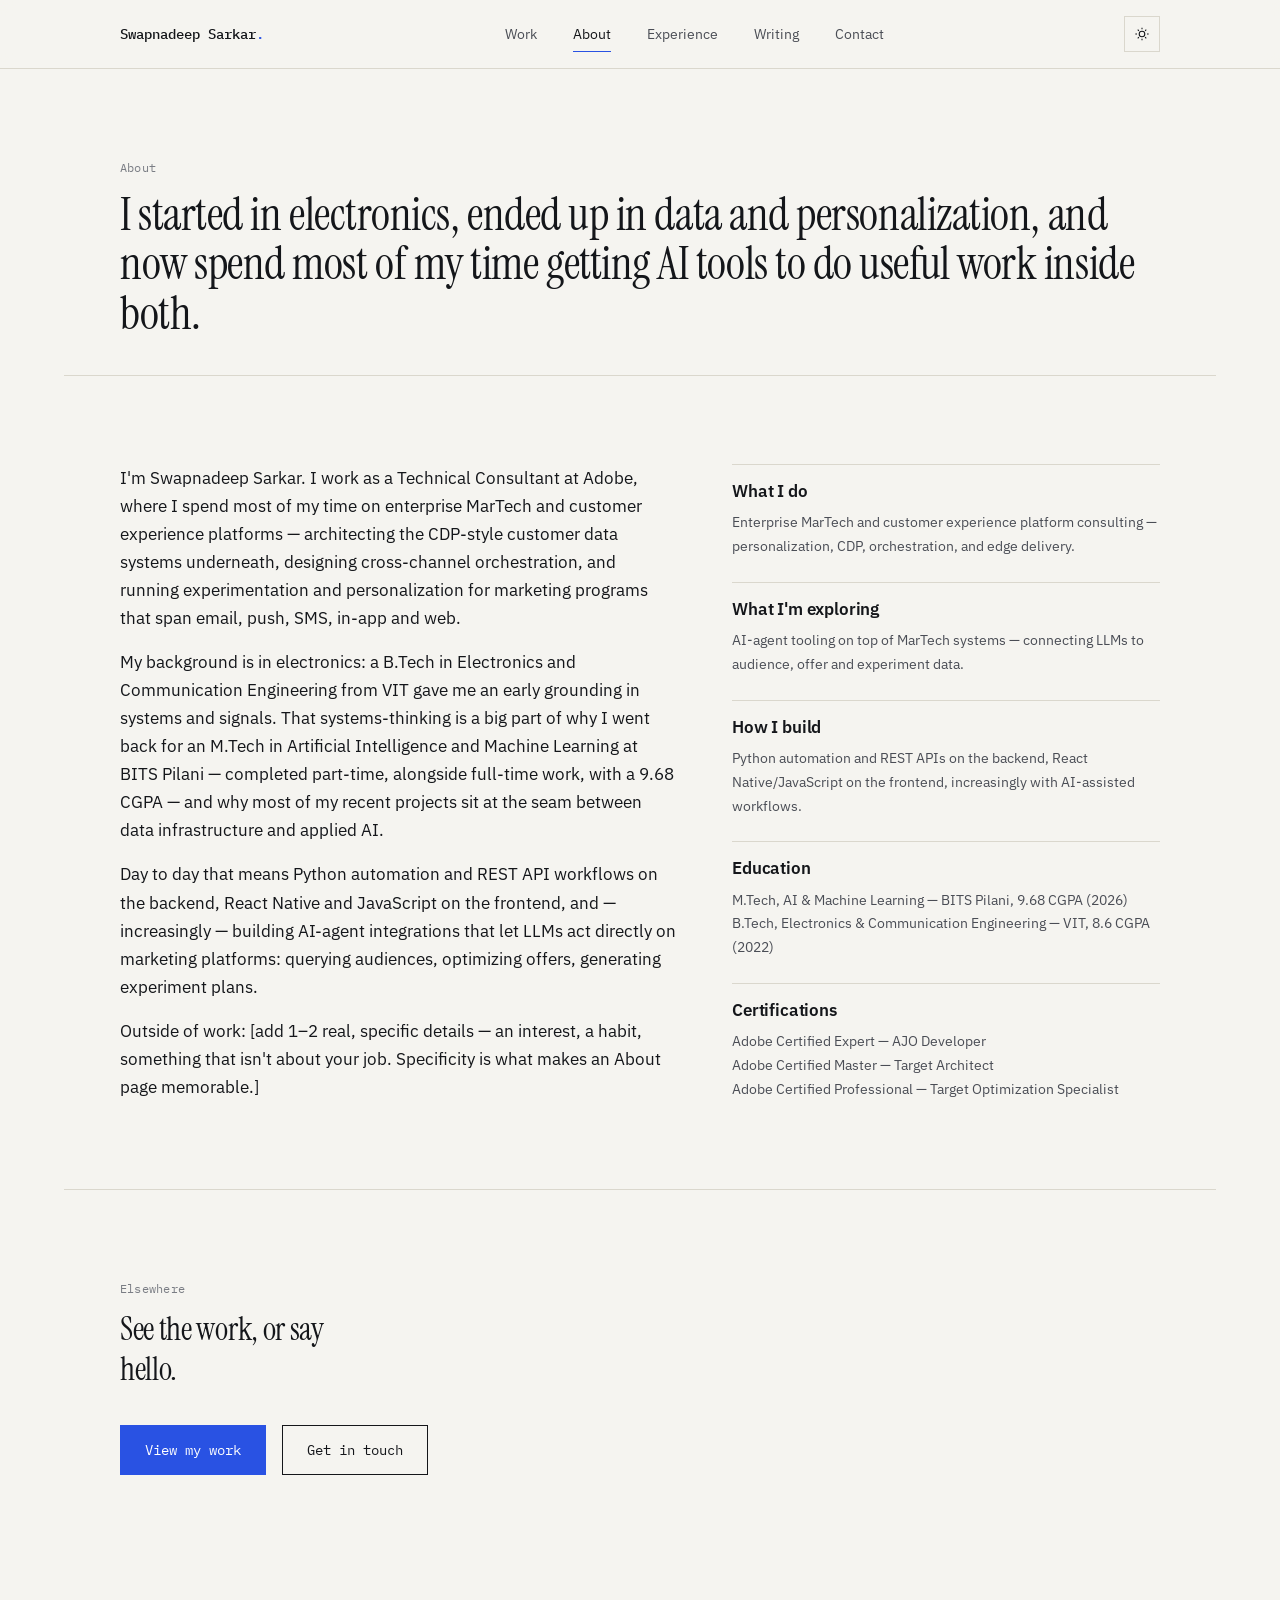
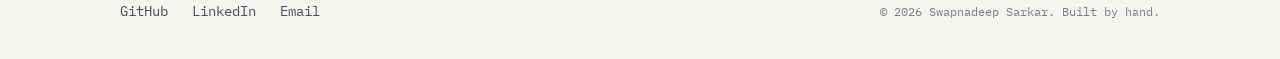
==== about.html @ 03511f9d "Add files via upload" ====
<!doctype html>
<html lang="en">
<head>
<meta charset="UTF-8">
<meta name="viewport" content="width=device-width, initial-scale=1">
<title>About — Swapnadeep Sarkar</title>
<meta name="description" content="About Swapnadeep Sarkar — Technical Consultant working in enterprise MarTech and applied AI, M.Tech in AI/ML from BITS Pilani, background in Electronics and Communication Engineering.">
<link rel="canonical" href="https://swapnadeep2k.github.io/about.html">
<link rel="icon" href="assets/favicon.svg" type="image/svg+xml">
<link rel="stylesheet" href="css/styles.css">
<script src="js/main.js"></script>
</head>
<body>
<a class="skip-link" href="#main">Skip to content</a>

<header class="site-header">
  <div class="wrap">
    <a class="site-mark" href="index.html">Swapnadeep Sarkar<span>.</span></a>
    <nav class="site-nav" aria-label="Primary">
      <a href="projects.html">Work</a>
      <a href="about.html" aria-current="page">About</a>
      <a href="experience.html">Experience</a>
      <a href="writing.html">Writing</a>
      <a href="contact.html">Contact</a>
    </nav>
    <div class="header-actions">
      <button class="theme-toggle" data-theme-toggle type="button" aria-label="Toggle dark mode">
        <svg class="icon-sun" viewBox="0 0 24 24" fill="none" stroke="currentColor" stroke-width="1.6" aria-hidden="true"><circle cx="12" cy="12" r="4.2"/><path d="M12 2.5v2.4M12 19v2.4M4.5 12H2M22 12h-2.5M5.6 5.6l1.7 1.7M16.7 16.7l1.7 1.7M18.4 5.6l-1.7 1.7M7.3 16.7l-1.7 1.7"/></svg>
        <svg class="icon-moon" viewBox="0 0 24 24" fill="none" stroke="currentColor" stroke-width="1.6" aria-hidden="true"><path d="M20 14.5A8.5 8.5 0 0 1 9.5 4 8.5 8.5 0 1 0 20 14.5Z"/></svg>
      </button>
      <button class="nav-toggle" data-nav-toggle type="button" aria-label="Toggle menu" aria-expanded="false" aria-controls="mobile-nav">
        <svg viewBox="0 0 24 24" fill="none" stroke="currentColor" stroke-width="1.6" aria-hidden="true"><path d="M4 7h16M4 12h16M4 17h16"/></svg>
      </button>
    </div>
  </div>
</header>

<nav class="mobile-nav" id="mobile-nav" data-mobile-nav aria-label="Mobile">
  <ul>
    <li><a href="projects.html">Work</a></li>
    <li><a href="about.html">About</a></li>
    <li><a href="experience.html">Experience</a></li>
    <li><a href="writing.html">Writing</a></li>
    <li><a href="contact.html">Contact</a></li>
  </ul>
</nav>

<main id="main">

  <section class="wrap" style="padding-block: var(--space-8) var(--space-6);">
    <p class="label">About</p>
    <h1 style="margin-top:var(--space-3)">I started in electronics, ended up in data and personalization, and now spend most of my time getting AI tools to do useful work inside both.</h1>
  </section>

  <section class="wrap">
    <div class="about-grid">
      <div>
        <p>I'm Swapnadeep Sarkar. I work as a Technical Consultant at Adobe, where I spend most of my time on enterprise MarTech and customer experience platforms — architecting the CDP-style customer data systems underneath, designing cross-channel orchestration, and running experimentation and personalization for marketing programs that span email, push, SMS, in-app and web.</p>
        <p style="margin-top:var(--space-4)">My background is in electronics: a B.Tech in Electronics and Communication Engineering from VIT gave me an early grounding in systems and signals. That systems-thinking is a big part of why I went back for an M.Tech in Artificial Intelligence and Machine Learning at BITS Pilani — completed part-time, alongside full-time work, with a 9.68 CGPA — and why most of my recent projects sit at the seam between data infrastructure and applied AI.</p>
        <p style="margin-top:var(--space-4)">Day to day that means Python automation and REST API workflows on the backend, React Native and JavaScript on the frontend, and — increasingly — building AI-agent integrations that let LLMs act directly on marketing platforms: querying audiences, optimizing offers, generating experiment plans.</p>
        <p style="margin-top:var(--space-4)">Outside of work: [add 1–2 real, specific details — an interest, a habit, something that isn't about your job. Specificity is what makes an About page memorable.]</p>
      </div>

      <div class="pillar-list">
        <div class="pillar">
          <h3>What I do</h3>
          <p>Enterprise MarTech and customer experience platform consulting — personalization, CDP, orchestration, and edge delivery.</p>
        </div>
        <div class="pillar">
          <h3>What I'm exploring</h3>
          <p>AI-agent tooling on top of MarTech systems — connecting LLMs to audience, offer and experiment data.</p>
        </div>
        <div class="pillar">
          <h3>How I build</h3>
          <p>Python automation and REST APIs on the backend, React Native/JavaScript on the frontend, increasingly with AI-assisted workflows.</p>
        </div>
        <div class="pillar">
          <h3>Education</h3>
          <p>M.Tech, AI &amp; Machine Learning — BITS Pilani, 9.68 CGPA (2026)<br>B.Tech, Electronics &amp; Communication Engineering — VIT, 8.6 CGPA (2022)</p>
        </div>
        <div class="pillar">
          <h3>Certifications</h3>
          <p>Adobe Certified Expert — AJO Developer<br>Adobe Certified Master — Target Architect<br>Adobe Certified Professional — Target Optimization Specialist</p>
        </div>
      </div>
    </div>
  </section>

  <section class="wrap cta">
    <p class="label">Elsewhere</p>
    <h2 style="margin-block:var(--space-3) var(--space-6)">See the work, or say hello.</h2>
    <div class="btn-row">
      <a class="btn btn-primary" href="projects.html">View my work</a>
      <a class="btn" href="contact.html">Get in touch</a>
    </div>
  </section>

</main>

<footer class="site-footer wrap">
  <div class="footer-grid">
    <div class="footer-links">
      <a href="https://github.com/Swapnadeep2K">GitHub</a>
      <a href="https://www.linkedin.com/in/swapnadeep-sarkar">LinkedIn</a>
      <a href="mailto:swapnamama90@gmail.com">Email</a>
    </div>
    <p class="footer-meta">© <span data-year>2026</span> Swapnadeep Sarkar. Built by hand.</p>
  </div>
</footer>

</body>
</html>
---- css/styles.css ----
/* ==========================================================================
   [YOUR NAME] — personal site
   Design system: tokens, layout, components
   ========================================================================== */

@import url('https://fonts.googleapis.com/css2?family=Instrument+Serif:ital@0;1&family=IBM+Plex+Sans:wght@400;500;600&family=IBM+Plex+Mono:wght@400;500&display=swap');

:root {
  /* Color — light (default) */
  --color-bg: #F5F4F0;
  --color-bg-alt: #ECEAE2;
  --color-surface: #FFFFFF;
  --color-ink: #14161A;
  --color-ink-soft: #4A4D55;
  --color-muted: #7A7D84;
  --color-line: #DAD7CD;
  --color-accent: #2952E3;
  --color-accent-ink: #FFFFFF;
  --color-focus: #2952E3;

  /* Type */
  --font-display: 'Instrument Serif', Georgia, 'Times New Roman', serif;
  --font-body: 'IBM Plex Sans', -apple-system, BlinkMacSystemFont, 'Segoe UI', sans-serif;
  --font-mono: 'IBM Plex Mono', ui-monospace, 'SFMono-Regular', Menlo, Consolas, monospace;

  --fs-hero: clamp(2.75rem, 3.2vw + 2rem, 6rem);
  --fs-h1: clamp(2.1rem, 1.6vw + 1.6rem, 3.25rem);
  --fs-h2: clamp(1.5rem, 0.9vw + 1.25rem, 2.15rem);
  --fs-h3: 1.3rem;
  --fs-body-lg: 1.15rem;
  --fs-body: 1.0625rem;
  --fs-small: 0.9rem;
  --fs-micro: 0.78rem;

  --lh-tight: 1.08;
  --lh-heading: 1.25;
  --lh-body: 1.65;

  /* Space scale */
  --space-1: 0.25rem;
  --space-2: 0.5rem;
  --space-3: 0.75rem;
  --space-4: 1rem;
  --space-5: 1.5rem;
  --space-6: 2.25rem;
  --space-7: 3.5rem;
  --space-8: 5.5rem;
  --space-9: 8.5rem;

  /* Layout */
  --content-width: 72rem;
  --measure: 38rem;
  --border: 1px solid var(--color-line);
  --radius: 0px;

  /* Motion */
  --ease: cubic-bezier(0.22, 1, 0.36, 1);
  --dur-fast: 160ms;
  --dur-med: 420ms;
  --dur-slow: 1400ms;
}

[data-theme="dark"] {
  --color-bg: #101114;
  --color-bg-alt: #17181C;
  --color-surface: #17181C;
  --color-ink: #F2F1ED;
  --color-ink-soft: #C7C6C2;
  --color-muted: #8A8D95;
  --color-line: #2A2C31;
  --color-accent: #5C82FF;
  --color-accent-ink: #0B0D12;
  --color-focus: #5C82FF;
}

/* ---------- Reset ---------- */
*, *::before, *::after { box-sizing: border-box; }
html { -webkit-text-size-adjust: 100%; }
body, h1, h2, h3, p, figure, blockquote, dl, dd { margin: 0; }
ul[class], ol[class] { list-style: none; margin: 0; padding: 0; }
img, picture, svg { display: block; max-width: 100%; }
input, button, textarea, select { font: inherit; color: inherit; }
a { color: inherit; }

html {
  scroll-behavior: smooth;
}
@media (prefers-reduced-motion: reduce) {
  html { scroll-behavior: auto; }
  *, *::before, *::after {
    animation-duration: 0.001ms !important;
    animation-iteration-count: 1 !important;
    transition-duration: 0.001ms !important;
    scroll-behavior: auto !important;
  }
}

body {
  background: var(--color-bg);
  color: var(--color-ink);
  font-family: var(--font-body);
  font-size: var(--fs-body);
  line-height: var(--lh-body);
  font-weight: 400;
  transition: background var(--dur-med) var(--ease), color var(--dur-med) var(--ease);
}

/* Visible focus states — never suppressed */
:focus-visible {
  outline: 2px solid var(--color-focus);
  outline-offset: 3px;
}

.skip-link {
  position: absolute;
  left: var(--space-4);
  top: -3rem;
  background: var(--color-accent);
  color: var(--color-accent-ink);
  padding: var(--space-2) var(--space-4);
  z-index: 100;
  font-family: var(--font-mono);
  font-size: var(--fs-small);
  transition: top var(--dur-fast) var(--ease);
}
.skip-link:focus { top: var(--space-4); }

/* ---------- Layout helpers ---------- */
.wrap {
  max-width: var(--content-width);
  margin-inline: auto;
  padding-inline: var(--space-5);
}
@media (min-width: 768px) {
  .wrap { padding-inline: var(--space-7); }
}

.measure { max-width: var(--measure); }

section, .section {
  padding-block: var(--space-8);
  border-bottom: var(--border);
}
section:last-of-type, .section:last-of-type { border-bottom: none; }

.section-head {
  display: flex;
  align-items: baseline;
  justify-content: space-between;
  gap: var(--space-4);
  margin-bottom: var(--space-6);
  flex-wrap: wrap;
}

.label {
  font-family: var(--font-mono);
  font-size: var(--fs-micro);
  letter-spacing: 0.02em;
  color: var(--color-muted);
}

/* ---------- Typography ---------- */
h1, h2, h3 {
  font-family: var(--font-display);
  font-weight: 400;
  line-height: var(--lh-heading);
  letter-spacing: -0.01em;
}
h1 { font-size: var(--fs-h1); line-height: var(--lh-tight); }
h2 { font-size: var(--fs-h2); }
h3 { font-size: var(--fs-h3); }

p { max-width: var(--measure); }
p.wide { max-width: none; }

.eyebrow-none { /* intentionally not using tracked-out caps eyebrows */ }

a.inline-link {
  text-decoration: underline;
  text-decoration-color: var(--color-line);
  text-underline-offset: 3px;
  transition: text-decoration-color var(--dur-fast) var(--ease);
}
a.inline-link:hover { text-decoration-color: var(--color-accent); }

/* ---------- Header / nav ---------- */
.site-header {
  position: sticky;
  top: 0;
  z-index: 40;
  background: color-mix(in srgb, var(--color-bg) 88%, transparent);
  backdrop-filter: blur(8px);
  border-bottom: var(--border);
}
.site-header .wrap {
  display: flex;
  align-items: center;
  justify-content: space-between;
  padding-block: var(--space-4);
}
.site-mark {
  font-family: var(--font-mono);
  font-size: var(--fs-small);
  font-weight: 500;
  text-decoration: none;
  white-space: nowrap;
}
.site-mark span { color: var(--color-accent); }

.site-nav {
  display: none;
}
@media (min-width: 700px) {
  .site-nav {
    display: flex;
    align-items: center;
    gap: var(--space-6);
  }
}
.site-nav a {
  text-decoration: none;
  font-size: var(--fs-small);
  color: var(--color-ink-soft);
  position: relative;
  padding-block: var(--space-1);
}
.site-nav a::after {
  content: "";
  position: absolute;
  left: 0; right: 100%;
  bottom: -2px;
  height: 1px;
  background: var(--color-accent);
  transition: right var(--dur-fast) var(--ease);
}
.site-nav a:hover::after, .site-nav a[aria-current="page"]::after { right: 0; }
.site-nav a[aria-current="page"] { color: var(--color-ink); }

.header-actions { display: flex; align-items: center; gap: var(--space-4); }

.theme-toggle {
  border: var(--border);
  background: transparent;
  width: 2.25rem;
  height: 2.25rem;
  display: grid;
  place-items: center;
  cursor: pointer;
  color: var(--color-ink);
}
.theme-toggle svg { width: 1rem; height: 1rem; }
.theme-toggle .icon-moon { display: none; }
[data-theme="dark"] .theme-toggle .icon-sun { display: none; }
[data-theme="dark"] .theme-toggle .icon-moon { display: block; }

.nav-toggle {
  display: inline-grid;
  position: relative;
  border: var(--border);
  background: transparent;
  width: 2.25rem;
  height: 2.25rem;
  place-items: center;
  cursor: pointer;
  z-index: 50;
  color: var(--color-ink);
}
@media (min-width: 700px) { .nav-toggle { display: none; } }
.nav-toggle svg { transition: opacity var(--dur-fast) var(--ease); }
/* Morph the hamburger into an X while the menu is open (driven by aria-expanded). */
.nav-toggle[aria-expanded="true"] svg { opacity: 0; }
.nav-toggle[aria-expanded="true"]::before,
.nav-toggle[aria-expanded="true"]::after {
  content: "";
  position: absolute;
  left: 50%; top: 50%;
  width: 1rem;
  height: 1.6px;
  background: currentColor;
}
.nav-toggle[aria-expanded="true"]::before { transform: translate(-50%, -50%) rotate(45deg); }
.nav-toggle[aria-expanded="true"]::after { transform: translate(-50%, -50%) rotate(-45deg); }

.mobile-nav {
  position: fixed;
  inset: 0;
  z-index: 30;
  padding: 6rem var(--space-5) var(--space-6);
  overflow-y: auto;
  background: color-mix(in srgb, var(--color-bg) 94%, transparent);
  backdrop-filter: blur(20px);
  opacity: 0;
  visibility: hidden;
  transform: translateY(-0.75rem);
  transition:
    opacity var(--dur-med) var(--ease),
    transform var(--dur-med) var(--ease),
    visibility var(--dur-med) var(--ease);
}
.mobile-nav.is-open {
  opacity: 1;
  visibility: visible;
  transform: none;
}
@media (min-width: 700px) { .mobile-nav { display: none !important; } }
.mobile-nav ul {
  display: flex;
  flex-direction: column;
  counter-reset: navitem;
}
.mobile-nav li {
  border-top: var(--border);
  opacity: 0;
  transform: translateY(0.75rem);
  transition: opacity var(--dur-med) var(--ease), transform var(--dur-med) var(--ease);
}
.mobile-nav li:last-child { border-bottom: var(--border); }
.mobile-nav.is-open li { opacity: 1; transform: none; }
.mobile-nav.is-open li:nth-child(1) { transition-delay: 0.05s; }
.mobile-nav.is-open li:nth-child(2) { transition-delay: 0.10s; }
.mobile-nav.is-open li:nth-child(3) { transition-delay: 0.15s; }
.mobile-nav.is-open li:nth-child(4) { transition-delay: 0.20s; }
.mobile-nav.is-open li:nth-child(5) { transition-delay: 0.25s; }
.mobile-nav a {
  display: flex;
  align-items: baseline;
  gap: var(--space-4);
  padding: var(--space-5) var(--space-2);
  text-decoration: none;
  font-family: var(--font-display);
  font-size: clamp(2.25rem, 11vw, 3.5rem);
  line-height: 1.05;
  letter-spacing: -0.01em;
  color: var(--color-ink);
  transition: color var(--dur-fast) var(--ease), padding-left var(--dur-fast) var(--ease);
}
.mobile-nav a::before {
  counter-increment: navitem;
  content: counter(navitem, decimal-leading-zero);
  font-family: var(--font-mono);
  font-size: var(--fs-micro);
  color: var(--color-muted);
  transform: translateY(-0.6em);
  transition: color var(--dur-fast) var(--ease);
}
.mobile-nav a:hover,
.mobile-nav a:focus-visible {
  color: var(--color-accent);
  padding-left: var(--space-4);
}
.mobile-nav a:hover::before,
.mobile-nav a:focus-visible::before { color: var(--color-accent); }

/* ---------- Buttons ---------- */
.btn {
  display: inline-flex;
  align-items: center;
  gap: var(--space-2);
  font-family: var(--font-mono);
  font-size: var(--fs-small);
  text-decoration: none;
  padding: var(--space-3) var(--space-5);
  border: 1px solid var(--color-ink);
  color: var(--color-ink);
  background: transparent;
  cursor: pointer;
  transition: background var(--dur-fast) var(--ease), color var(--dur-fast) var(--ease), border-color var(--dur-fast) var(--ease);
}
.btn:hover { background: var(--color-ink); color: var(--color-bg); }
.btn-primary {
  background: var(--color-accent);
  border-color: var(--color-accent);
  color: var(--color-accent-ink);
}
.btn-primary:hover { background: transparent; color: var(--color-accent); }
.btn-row { display: flex; gap: var(--space-4); flex-wrap: wrap; }

/* ---------- Hero ---------- */
.hero {
  padding-block: var(--space-8) var(--space-7);
  position: relative;
  overflow: hidden;
}
.hero-kicker {
  display: flex;
  align-items: center;
  gap: var(--space-2);
  font-family: var(--font-mono);
  font-size: var(--fs-small);
  color: var(--color-ink-soft);
  margin-bottom: var(--space-5);
}
.status-dot {
  width: 0.5rem; height: 0.5rem;
  border-radius: 50%;
  background: var(--color-accent);
  flex-shrink: 0;
}
@media (prefers-reduced-motion: no-preference) {
  .status-dot { animation: pulse 2.4s ease-in-out infinite; }
}
@keyframes pulse {
  0%, 100% { opacity: 1; }
  50% { opacity: 0.35; }
}

.hero h1 {
  max-width: 22ch;
  margin-bottom: var(--space-5);
}
.hero .lede {
  font-size: var(--fs-body-lg);
  color: var(--color-ink-soft);
  max-width: 42ch;
  margin-bottom: var(--space-6);
}

.signal-trace {
  width: 100%;
  height: auto;
  margin-block: var(--space-7);
  color: var(--color-accent);
}
.signal-trace path {
  fill: none;
  stroke: currentColor;
  stroke-width: 1.5;
  stroke-linecap: round;
}
@media (prefers-reduced-motion: no-preference) {
  .signal-trace path {
    stroke-dasharray: 1400;
    stroke-dashoffset: 1400;
    animation: draw 1.8s var(--ease) forwards;
    animation-delay: 0.2s;
  }
}
@keyframes draw { to { stroke-dashoffset: 0; } }

.signal-divider {
  width: 100%;
  height: 28px;
  color: var(--color-line);
  display: block;
}
.signal-divider path { fill: none; stroke: currentColor; stroke-width: 1; }
.signal-divider .tick { stroke: var(--color-muted); }

/* ---------- Work / project list ---------- */
.work-list { display: flex; flex-direction: column; }
.work-item {
  display: grid;
  grid-template-columns: 1fr;
  gap: var(--space-4);
  padding-block: var(--space-6);
  border-top: var(--border);
  text-decoration: none;
  color: inherit;
}
.work-list a.work-item { display: grid; }
@media (min-width: 860px) {
  .work-item {
    grid-template-columns: 1.1fr 1.4fr;
    align-items: start;
    gap: var(--space-7);
  }
}
.work-visual {
  aspect-ratio: 16 / 10;
  background: var(--color-bg-alt);
  border: var(--border);
  overflow: hidden;
  position: relative;
}
.work-visual img { width: 100%; height: 100%; object-fit: cover; transition: transform var(--dur-med) var(--ease); }
.work-item:hover .work-visual img { transform: scale(1.03); }
.work-visual .placeholder-fill {
  position: absolute; inset: 0;
  display: grid; place-items: center;
  font-family: var(--font-mono);
  font-size: var(--fs-micro);
  color: var(--color-muted);
}

.work-body h3 { margin-bottom: var(--space-2); }
.work-body .role { color: var(--color-muted); font-size: var(--fs-small); margin-bottom: var(--space-3); font-family: var(--font-mono); }
.work-body p { margin-bottom: var(--space-3); color: var(--color-ink-soft); }
.stack-list { display: flex; flex-wrap: wrap; gap: var(--space-2) var(--space-4); margin-top: var(--space-4); }
.stack-list span {
  font-family: var(--font-mono);
  font-size: var(--fs-micro);
  color: var(--color-muted);
  border: var(--border);
  padding: 0.2rem 0.55rem;
}
.work-links { margin-top: var(--space-4); display: flex; gap: var(--space-5); }
.work-links a { font-size: var(--fs-small); }

/* ---------- About ---------- */
.about-grid {
  display: grid;
  gap: var(--space-7);
}
@media (min-width: 860px) {
  .about-grid { grid-template-columns: 1.3fr 1fr; }
}
.pillar-list { display: grid; gap: var(--space-5); }
.pillar {
  border-top: var(--border);
  padding-top: var(--space-4);
}
.pillar h3 { font-family: var(--font-body); font-size: var(--fs-body); font-weight: 600; margin-bottom: var(--space-2); }
.pillar p { color: var(--color-ink-soft); font-size: var(--fs-small); }

/* ---------- Experience / timeline ---------- */
.timeline { border-top: var(--border); }
.timeline-item {
  display: grid;
  grid-template-columns: 1fr;
  gap: var(--space-3);
  padding-block: var(--space-6);
  border-bottom: var(--border);
}
@media (min-width: 700px) {
  .timeline-item { grid-template-columns: 9rem 1fr; gap: var(--space-6); }
}
.timeline-date { font-family: var(--font-mono); font-size: var(--fs-small); color: var(--color-muted); }
.timeline-item h3 { margin-bottom: var(--space-1); }
.timeline-role { color: var(--color-muted); font-size: var(--fs-small); margin-bottom: var(--space-3); }
.timeline-item ul { display: grid; gap: var(--space-2); }
.timeline-item li { position: relative; padding-left: var(--space-4); color: var(--color-ink-soft); font-size: var(--fs-small); }
.timeline-item li::before { content: "—"; position: absolute; left: 0; color: var(--color-muted); }

/* ---------- Writing ---------- */
.writing-list { border-top: var(--border); }
.writing-item {
  display: flex;
  justify-content: space-between;
  align-items: baseline;
  gap: var(--space-4);
  padding-block: var(--space-5);
  border-bottom: var(--border);
  text-decoration: none;
  color: inherit;
}
.writing-item h3 { font-family: var(--font-body); font-weight: 500; font-size: var(--fs-body-lg); transition: color var(--dur-fast) var(--ease); }
.writing-item:hover h3 { color: var(--color-accent); }
.writing-meta { font-family: var(--font-mono); font-size: var(--fs-small); color: var(--color-muted); white-space: nowrap; }
.writing-excerpt { color: var(--color-muted); font-size: var(--fs-small); margin-top: var(--space-1); max-width: 46ch; }

/* ---------- Contact CTA ---------- */
.cta {
  text-align: left;
}
.cta h2 { max-width: 16ch; margin-bottom: var(--space-6); }

/* ---------- Contact page ---------- */
.contact-grid {
  display: grid;
  gap: var(--space-6);
}
@media (min-width: 700px) { .contact-grid { grid-template-columns: repeat(2, 1fr); } }
.contact-card {
  border-top: var(--border);
  padding-top: var(--space-4);
}
.contact-card .label { display: block; margin-bottom: var(--space-2); }
.contact-card a { font-family: var(--font-mono); font-size: var(--fs-body); text-decoration: none; }
.contact-card a:hover { color: var(--color-accent); }

form.contact-form { display: grid; gap: var(--space-5); max-width: 34rem; margin-top: var(--space-6); }
.field { display: grid; gap: var(--space-2); }
.field label { font-family: var(--font-mono); font-size: var(--fs-micro); color: var(--color-muted); }
.field input, .field textarea {
  background: transparent;
  border: none;
  border-bottom: 1px solid var(--color-line);
  padding-block: var(--space-2);
  font-size: var(--fs-body);
  color: var(--color-ink);
}
.field input:focus, .field textarea:focus { border-color: var(--color-accent); }
.field textarea { resize: vertical; min-height: 7rem; }

/* ---------- Footer ---------- */
.site-footer {
  padding-block: var(--space-6);
}
.footer-grid {
  display: flex;
  flex-wrap: wrap;
  justify-content: space-between;
  align-items: center;
  gap: var(--space-4);
}
.footer-links { display: flex; gap: var(--space-5); flex-wrap: wrap; }
.footer-links a { font-family: var(--font-mono); font-size: var(--fs-small); text-decoration: none; color: var(--color-ink-soft); }
.footer-links a:hover { color: var(--color-accent); }
.footer-meta { font-family: var(--font-mono); font-size: var(--fs-micro); color: var(--color-muted); }

/* ---------- Now / uses page blocks ---------- */
.now-list { display: grid; gap: var(--space-6); }
.now-item { border-top: var(--border); padding-top: var(--space-4); }
.now-item .label { margin-bottom: var(--space-2); display: block; }

/* ---------- Cursor glow ---------- */
/* A soft spotlight that trails the pointer. Tinted with --color-accent,
   so it shifts blue-tones with the active theme automatically. */
.cursor-glow {
  position: fixed;
  inset: 0;
  z-index: 60;
  pointer-events: none;
  opacity: 0;
  transition: opacity var(--dur-med) var(--ease);
  background: radial-gradient(
    8rem 8rem at var(--glow-x, 50%) var(--glow-y, 50%),
    color-mix(in srgb, var(--color-accent) 16%, transparent),
    transparent 62%
  );
  mix-blend-mode: multiply;
}
.cursor-glow.is-active { opacity: 1; }
[data-theme="dark"] .cursor-glow {
  mix-blend-mode: screen;
  background: radial-gradient(
    8rem 8rem at var(--glow-x, 50%) var(--glow-y, 50%),
    color-mix(in srgb, var(--color-accent) 24%, transparent),
    transparent 62%
  );
}
@media (prefers-reduced-motion: reduce) {
  .cursor-glow { display: none; }
}

/* ---------- Utility ---------- */
.visually-hidden {
  position: absolute; width: 1px; height: 1px;
  padding: 0; margin: -1px; overflow: hidden;
  clip: rect(0,0,0,0); white-space: nowrap; border: 0;
}
.mt-0 { margin-top: 0; }
.text-muted { color: var(--color-muted); }
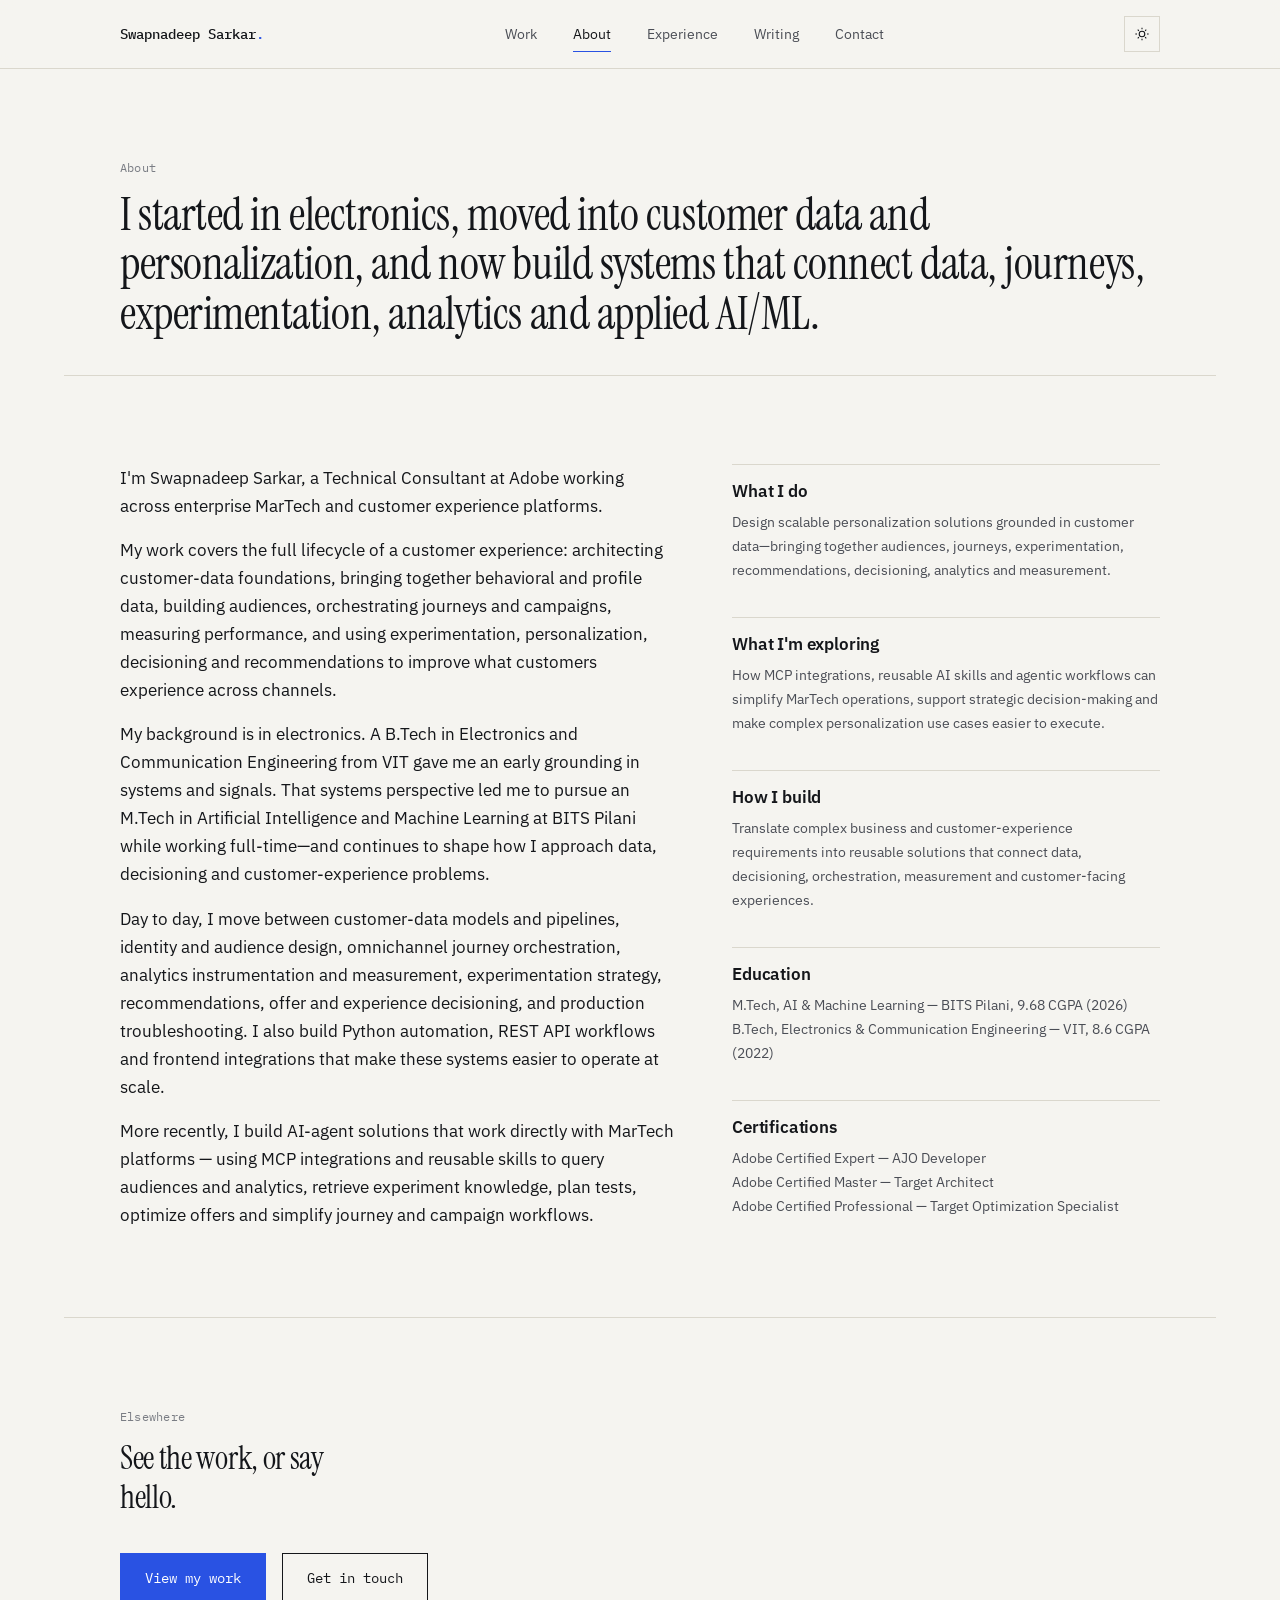
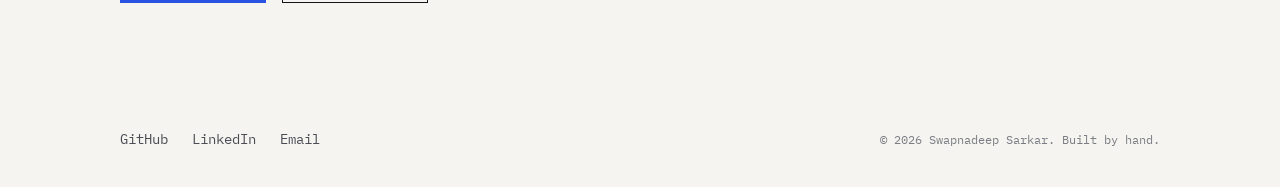
==== commit 44bf272b: "Content and code updates" ====
--- a/about.html
+++ b/about.html
@@ -1,112 +1,132 @@
 <!doctype html>
 <html lang="en">
+
 <head>
-<meta charset="UTF-8">
-<meta name="viewport" content="width=device-width, initial-scale=1">
-<title>About — Swapnadeep Sarkar</title>
-<meta name="description" content="About Swapnadeep Sarkar — Technical Consultant working in enterprise MarTech and applied AI, M.Tech in AI/ML from BITS Pilani, background in Electronics and Communication Engineering.">
-<link rel="canonical" href="https://swapnadeep2k.github.io/about.html">
-<link rel="icon" href="assets/favicon.svg" type="image/svg+xml">
-<link rel="stylesheet" href="css/styles.css">
-<script src="js/main.js"></script>
+  <meta charset="UTF-8">
+  <meta name="viewport" content="width=device-width, initial-scale=1">
+  <title>About — Swapnadeep Sarkar</title>
+  <meta name="description"
+    content="About Swapnadeep Sarkar — Technical Consultant working in enterprise MarTech and applied AI, M.Tech in AI/ML from BITS Pilani, background in Electronics and Communication Engineering.">
+  <link rel="canonical" href="https://swapnadeep2k.github.io/about.html">
+  <link rel="icon" href="assets/favicon.svg" type="image/svg+xml">
+  <link rel="stylesheet" href="css/styles.css">
+  <script src="js/main.js"></script>
 </head>
+
 <body>
-<a class="skip-link" href="#main">Skip to content</a>
+  <a class="skip-link" href="#main">Skip to content</a>
 
-<header class="site-header">
-  <div class="wrap">
-    <a class="site-mark" href="index.html">Swapnadeep Sarkar<span>.</span></a>
-    <nav class="site-nav" aria-label="Primary">
-      <a href="projects.html">Work</a>
-      <a href="about.html" aria-current="page">About</a>
-      <a href="experience.html">Experience</a>
-      <a href="writing.html">Writing</a>
-      <a href="contact.html">Contact</a>
-    </nav>
-    <div class="header-actions">
-      <button class="theme-toggle" data-theme-toggle type="button" aria-label="Toggle dark mode">
-        <svg class="icon-sun" viewBox="0 0 24 24" fill="none" stroke="currentColor" stroke-width="1.6" aria-hidden="true"><circle cx="12" cy="12" r="4.2"/><path d="M12 2.5v2.4M12 19v2.4M4.5 12H2M22 12h-2.5M5.6 5.6l1.7 1.7M16.7 16.7l1.7 1.7M18.4 5.6l-1.7 1.7M7.3 16.7l-1.7 1.7"/></svg>
-        <svg class="icon-moon" viewBox="0 0 24 24" fill="none" stroke="currentColor" stroke-width="1.6" aria-hidden="true"><path d="M20 14.5A8.5 8.5 0 0 1 9.5 4 8.5 8.5 0 1 0 20 14.5Z"/></svg>
-      </button>
-      <button class="nav-toggle" data-nav-toggle type="button" aria-label="Toggle menu" aria-expanded="false" aria-controls="mobile-nav">
-        <svg viewBox="0 0 24 24" fill="none" stroke="currentColor" stroke-width="1.6" aria-hidden="true"><path d="M4 7h16M4 12h16M4 17h16"/></svg>
-      </button>
+  <header class="site-header">
+    <div class="wrap">
+      <a class="site-mark" href="index.html">Swapnadeep Sarkar<span>.</span></a>
+      <nav class="site-nav" aria-label="Primary">
+        <a href="projects.html">Work</a>
+        <a href="about.html" aria-current="page">About</a>
+        <a href="experience.html">Experience</a>
+        <a href="writing.html">Writing</a>
+        <a href="contact.html">Contact</a>
+      </nav>
+      <div class="header-actions">
+        <button class="theme-toggle" data-theme-toggle type="button" aria-label="Toggle dark mode">
+          <svg class="icon-sun" viewBox="0 0 24 24" fill="none" stroke="currentColor" stroke-width="1.6"
+            aria-hidden="true">
+            <circle cx="12" cy="12" r="4.2" />
+            <path
+              d="M12 2.5v2.4M12 19v2.4M4.5 12H2M22 12h-2.5M5.6 5.6l1.7 1.7M16.7 16.7l1.7 1.7M18.4 5.6l-1.7 1.7M7.3 16.7l-1.7 1.7" />
+          </svg>
+          <svg class="icon-moon" viewBox="0 0 24 24" fill="none" stroke="currentColor" stroke-width="1.6"
+            aria-hidden="true">
+            <path d="M20 14.5A8.5 8.5 0 0 1 9.5 4 8.5 8.5 0 1 0 20 14.5Z" />
+          </svg>
+        </button>
+        <button class="nav-toggle" data-nav-toggle type="button" aria-label="Toggle menu" aria-expanded="false"
+          aria-controls="mobile-nav">
+          <svg viewBox="0 0 24 24" fill="none" stroke="currentColor" stroke-width="1.6" aria-hidden="true">
+            <path d="M4 7h16M4 12h16M4 17h16" />
+          </svg>
+        </button>
+      </div>
     </div>
-  </div>
-</header>
+  </header>
 
-<nav class="mobile-nav" id="mobile-nav" data-mobile-nav aria-label="Mobile">
-  <ul>
-    <li><a href="projects.html">Work</a></li>
-    <li><a href="about.html">About</a></li>
-    <li><a href="experience.html">Experience</a></li>
-    <li><a href="writing.html">Writing</a></li>
-    <li><a href="contact.html">Contact</a></li>
-  </ul>
-</nav>
+  <nav class="mobile-nav" id="mobile-nav" data-mobile-nav aria-label="Mobile">
+    <ul>
+      <li><a href="projects.html">Work</a></li>
+      <li><a href="about.html">About</a></li>
+      <li><a href="experience.html">Experience</a></li>
+      <li><a href="writing.html">Writing</a></li>
+      <li><a href="contact.html">Contact</a></li>
+    </ul>
+  </nav>
 
-<main id="main">
+  <main id="main">
 
-  <section class="wrap" style="padding-block: var(--space-8) var(--space-6);">
-    <p class="label">About</p>
-    <h1 style="margin-top:var(--space-3)">I started in electronics, ended up in data and personalization, and now spend most of my time getting AI tools to do useful work inside both.</h1>
-  </section>
+    <section class="wrap" style="padding-block: var(--space-8) var(--space-6);">
+      <p class="label">About</p>
+      <h1 style="margin-top:var(--space-3)">I started in electronics, moved into customer data and personalization, and
+        now build systems that connect data, journeys, experimentation, analytics and applied AI/ML.</h1>
+    </section>
 
-  <section class="wrap">
-    <div class="about-grid">
-      <div>
-        <p>I'm Swapnadeep Sarkar. I work as a Technical Consultant at Adobe, where I spend most of my time on enterprise MarTech and customer experience platforms — architecting the CDP-style customer data systems underneath, designing cross-channel orchestration, and running experimentation and personalization for marketing programs that span email, push, SMS, in-app and web.</p>
-        <p style="margin-top:var(--space-4)">My background is in electronics: a B.Tech in Electronics and Communication Engineering from VIT gave me an early grounding in systems and signals. That systems-thinking is a big part of why I went back for an M.Tech in Artificial Intelligence and Machine Learning at BITS Pilani — completed part-time, alongside full-time work, with a 9.68 CGPA — and why most of my recent projects sit at the seam between data infrastructure and applied AI.</p>
-        <p style="margin-top:var(--space-4)">Day to day that means Python automation and REST API workflows on the backend, React Native and JavaScript on the frontend, and — increasingly — building AI-agent integrations that let LLMs act directly on marketing platforms: querying audiences, optimizing offers, generating experiment plans.</p>
-        <p style="margin-top:var(--space-4)">Outside of work: [add 1–2 real, specific details — an interest, a habit, something that isn't about your job. Specificity is what makes an About page memorable.]</p>
-      </div>
+    <section class="wrap">
+      <div class="about-grid">
+        <div>
+          <p>I'm Swapnadeep Sarkar, a Technical Consultant at Adobe working across enterprise MarTech and customer
+            experience platforms.</p>
+          <p style="margin-top:var(--space-4)">My work covers the full lifecycle of a customer experience: architecting customer-data foundations, bringing together behavioral and profile data, building audiences, orchestrating journeys and campaigns, measuring performance, and using experimentation, personalization, decisioning and recommendations to improve what customers experience across channels.</p>
+          <p style="margin-top:var(--space-4)">My background is in electronics. A B.Tech in Electronics and Communication Engineering from VIT gave me an early grounding in systems and signals. That systems perspective led me to pursue an M.Tech in Artificial Intelligence and Machine Learning at BITS Pilani while working full-time—and continues to shape how I approach data, decisioning and customer-experience problems.</p>
+          <p style="margin-top:var(--space-4)">Day to day, I move between customer-data models and pipelines, identity and audience design, omnichannel journey orchestration, analytics instrumentation and measurement, experimentation strategy, recommendations, offer and experience decisioning, and production troubleshooting. I also build Python automation, REST API workflows and frontend integrations that make these systems easier to operate at scale.</p>
+          <p style="margin-top:var(--space-4)">More recently, I build AI-agent solutions that work directly with MarTech platforms — using MCP integrations and reusable skills to query audiences and analytics, retrieve experiment knowledge, plan tests, optimize offers and simplify journey and campaign workflows.</p>
+        </div>
 
-      <div class="pillar-list">
-        <div class="pillar">
-          <h3>What I do</h3>
-          <p>Enterprise MarTech and customer experience platform consulting — personalization, CDP, orchestration, and edge delivery.</p>
-        </div>
-        <div class="pillar">
-          <h3>What I'm exploring</h3>
-          <p>AI-agent tooling on top of MarTech systems — connecting LLMs to audience, offer and experiment data.</p>
-        </div>
-        <div class="pillar">
-          <h3>How I build</h3>
-          <p>Python automation and REST APIs on the backend, React Native/JavaScript on the frontend, increasingly with AI-assisted workflows.</p>
-        </div>
-        <div class="pillar">
-          <h3>Education</h3>
-          <p>M.Tech, AI &amp; Machine Learning — BITS Pilani, 9.68 CGPA (2026)<br>B.Tech, Electronics &amp; Communication Engineering — VIT, 8.6 CGPA (2022)</p>
-        </div>
-        <div class="pillar">
-          <h3>Certifications</h3>
-          <p>Adobe Certified Expert — AJO Developer<br>Adobe Certified Master — Target Architect<br>Adobe Certified Professional — Target Optimization Specialist</p>
+        <div class="pillar-list">
+          <div class="pillar">
+            <h3>What I do</h3>
+            <p>Design scalable personalization solutions grounded in customer data—bringing together audiences, journeys, experimentation, recommendations, decisioning, analytics and measurement.</p>
+          </div>
+          <div class="pillar">
+            <h3>What I'm exploring</h3>
+            <p>How MCP integrations, reusable AI skills and agentic workflows can simplify MarTech operations, support strategic decision-making and make complex personalization use cases easier to execute.</p>
+          </div>
+          <div class="pillar">
+            <h3>How I build</h3>
+            <p>Translate complex business and customer-experience requirements into reusable solutions that connect data, decisioning, orchestration, measurement and customer-facing experiences.</p>
+          </div>
+          <div class="pillar">
+            <h3>Education</h3>
+            <p>M.Tech, AI &amp; Machine Learning — BITS Pilani, 9.68 CGPA (2026)<br>B.Tech, Electronics &amp;
+              Communication Engineering — VIT, 8.6 CGPA (2022)</p>
+          </div>
+          <div class="pillar">
+            <h3>Certifications</h3>
+            <p>Adobe Certified Expert — AJO Developer<br>Adobe Certified Master — Target Architect<br>Adobe Certified
+              Professional — Target Optimization Specialist</p>
+          </div>
         </div>
       </div>
+    </section>
+
+    <section class="wrap cta">
+      <p class="label">Elsewhere</p>
+      <h2 style="margin-block:var(--space-3) var(--space-6)">See the work, or say hello.</h2>
+      <div class="btn-row">
+        <a class="btn btn-primary" href="projects.html">View my work</a>
+        <a class="btn" href="contact.html">Get in touch</a>
+      </div>
+    </section>
+
+  </main>
+
+  <footer class="site-footer wrap">
+    <div class="footer-grid">
+      <div class="footer-links">
+        <a href="https://github.com/Swapnadeep2K">GitHub</a>
+        <a href="https://www.linkedin.com/in/swapnadeep-sarkar">LinkedIn</a>
+        <a href="mailto:swapnamama90@gmail.com">Email</a>
+      </div>
+      <p class="footer-meta">© <span data-year>2026</span> Swapnadeep Sarkar. Built by hand.</p>
     </div>
-  </section>
-
-  <section class="wrap cta">
-    <p class="label">Elsewhere</p>
-    <h2 style="margin-block:var(--space-3) var(--space-6)">See the work, or say hello.</h2>
-    <div class="btn-row">
-      <a class="btn btn-primary" href="projects.html">View my work</a>
-      <a class="btn" href="contact.html">Get in touch</a>
-    </div>
-  </section>
-
-</main>
-
-<footer class="site-footer wrap">
-  <div class="footer-grid">
-    <div class="footer-links">
-      <a href="https://github.com/Swapnadeep2K">GitHub</a>
-      <a href="https://www.linkedin.com/in/swapnadeep-sarkar">LinkedIn</a>
-      <a href="mailto:swapnamama90@gmail.com">Email</a>
-    </div>
-    <p class="footer-meta">© <span data-year>2026</span> Swapnadeep Sarkar. Built by hand.</p>
-  </div>
-</footer>
+  </footer>
 
 </body>
-</html>
+
+</html>
--- a/css/styles.css
+++ b/css/styles.css
@@ -307,6 +307,9 @@
   display: flex;
   flex-direction: column;
   counter-reset: navitem;
+  list-style: none;
+  margin: 0;
+  padding: 0;
 }
 .mobile-nav li {
   border-top: var(--border);
@@ -381,10 +384,47 @@
   position: relative;
   overflow: hidden;
 }
+.hero-grid {
+  display: grid;
+  gap: var(--space-6);
+  align-items: center;
+}
+@media (min-width: 860px) {
+  .hero-grid {
+    grid-template-columns: 1.4fr 1fr;
+    align-items: stretch; /* photo matches the copy block's height */
+  }
+}
+.hero-media {
+  order: -1; /* photo above the copy on small screens */
+  display: flex;
+  justify-content: center;
+}
+@media (min-width: 860px) {
+  .hero-media { order: 0; justify-content: flex-end; }
+}
+.hero-photo {
+  width: 100%;
+  max-width: 15rem; /* mobile: shown at natural ratio, no side cropping */
+  height: auto;
+  border: var(--border);
+  border-radius: 8px;
+  filter: grayscale(1) contrast(1.02);
+  transition: filter var(--dur-med) var(--ease);
+}
+@media (min-width: 860px) {
+  .hero-photo {
+    max-width: 22rem;
+    height: 100%; /* fill from kicker down to the buttons */
+    object-fit: cover;
+    object-position: center top; /* keep the face in frame when cropping */
+  }
+}
+.hero-photo:hover { filter: grayscale(0); }
 .hero-kicker {
   display: flex;
   align-items: center;
-  gap: var(--space-2);
+  gap: var(--space-4);
   font-family: var(--font-mono);
   font-size: var(--fs-small);
   color: var(--color-ink-soft);
@@ -420,6 +460,8 @@
   height: auto;
   margin-block: var(--space-7);
   color: var(--color-accent);
+  overflow: hidden; /* clip the pulse dot at the path's edges — nested SVGs
+                        get this by default, but the outermost one doesn't */
 }
 .signal-trace path {
   fill: none;
@@ -429,13 +471,27 @@
 }
 @media (prefers-reduced-motion: no-preference) {
   .signal-trace path {
-    stroke-dasharray: 1400;
-    stroke-dashoffset: 1400;
+    /* Actual path length is ~1660 units — 1400 left the draw-in animation
+       finishing short of the true endpoint, which the traveling pulse
+       (driven by the real path geometry) then visibly overshot. */
+    stroke-dasharray: 1700;
+    stroke-dashoffset: 1700;
     animation: draw 1.8s var(--ease) forwards;
     animation-delay: 0.2s;
   }
 }
 @keyframes draw { to { stroke-dashoffset: 0; } }
+
+.signal-pulse {
+  fill: currentColor;
+  filter: drop-shadow(0 0 5px currentColor);
+  opacity: 0; /* stays hidden until its <set> reveals it exactly when animateMotion starts */
+}
+/* SMIL animations aren't covered by the reduced-motion animation-duration
+   override above, so hide the traveling pulses explicitly. */
+@media (prefers-reduced-motion: reduce) {
+  .signal-pulse { display: none; }
+}
 
 .signal-divider {
   width: 100%;
@@ -529,7 +585,6 @@
 .timeline-role { color: var(--color-muted); font-size: var(--fs-small); margin-bottom: var(--space-3); }
 .timeline-item ul { display: grid; gap: var(--space-2); }
 .timeline-item li { position: relative; padding-left: var(--space-4); color: var(--color-ink-soft); font-size: var(--fs-small); }
-.timeline-item li::before { content: "—"; position: absolute; left: 0; color: var(--color-muted); }
 
 /* ---------- Writing ---------- */
 .writing-list { border-top: var(--border); }
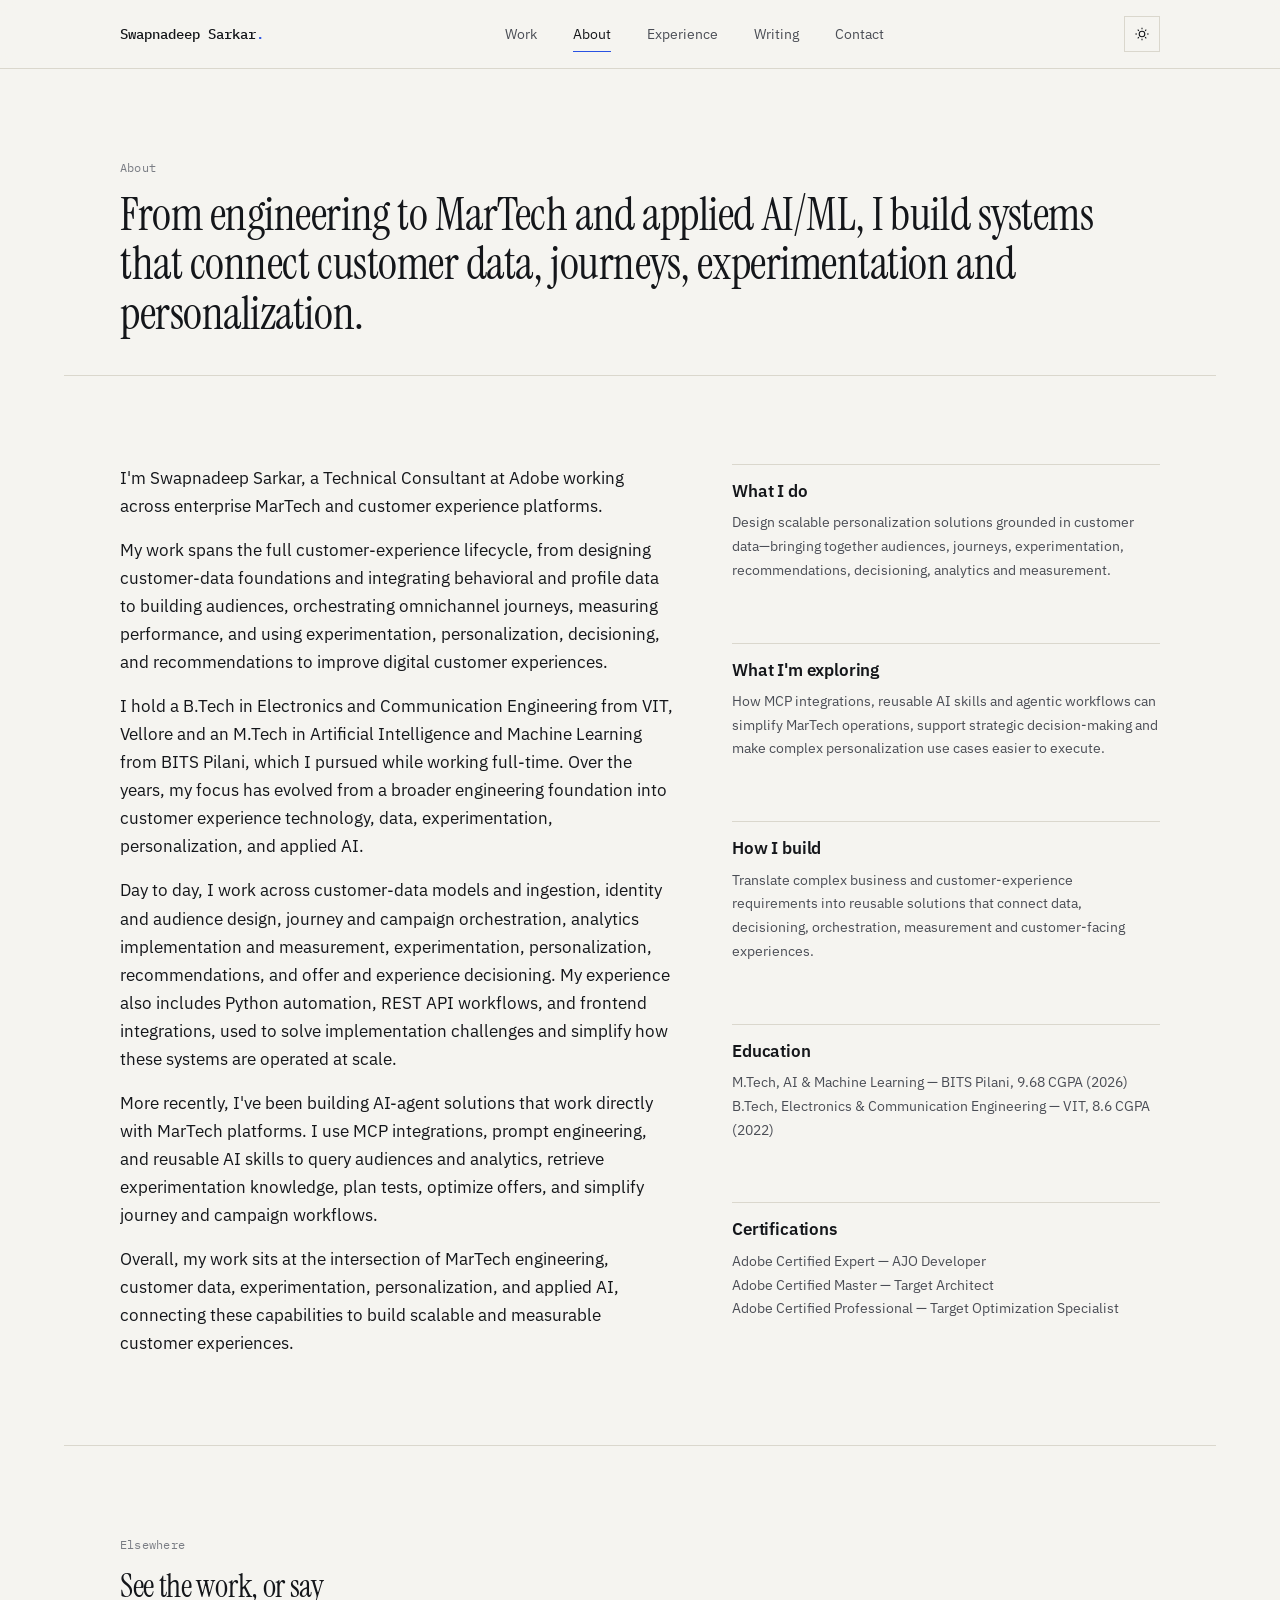
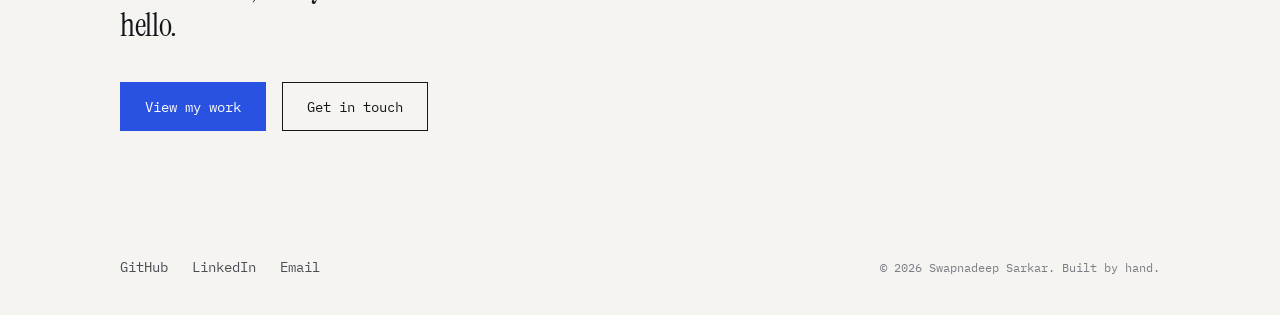
==== commit 4a1b6709: "about page updated" ====
--- a/about.html
+++ b/about.html
@@ -63,19 +63,18 @@
 
     <section class="wrap" style="padding-block: var(--space-8) var(--space-6);">
       <p class="label">About</p>
-      <h1 style="margin-top:var(--space-3)">I started in electronics, moved into customer data and personalization, and
-        now build systems that connect data, journeys, experimentation, analytics and applied AI/ML.</h1>
+      <h1 style="margin-top:var(--space-3)">From engineering to MarTech and applied AI/ML, I build systems that connect customer data, journeys, experimentation and personalization.</h1>
     </section>
 
     <section class="wrap">
       <div class="about-grid">
         <div>
-          <p>I'm Swapnadeep Sarkar, a Technical Consultant at Adobe working across enterprise MarTech and customer
-            experience platforms.</p>
-          <p style="margin-top:var(--space-4)">My work covers the full lifecycle of a customer experience: architecting customer-data foundations, bringing together behavioral and profile data, building audiences, orchestrating journeys and campaigns, measuring performance, and using experimentation, personalization, decisioning and recommendations to improve what customers experience across channels.</p>
-          <p style="margin-top:var(--space-4)">My background is in electronics. A B.Tech in Electronics and Communication Engineering from VIT gave me an early grounding in systems and signals. That systems perspective led me to pursue an M.Tech in Artificial Intelligence and Machine Learning at BITS Pilani while working full-time—and continues to shape how I approach data, decisioning and customer-experience problems.</p>
-          <p style="margin-top:var(--space-4)">Day to day, I move between customer-data models and pipelines, identity and audience design, omnichannel journey orchestration, analytics instrumentation and measurement, experimentation strategy, recommendations, offer and experience decisioning, and production troubleshooting. I also build Python automation, REST API workflows and frontend integrations that make these systems easier to operate at scale.</p>
-          <p style="margin-top:var(--space-4)">More recently, I build AI-agent solutions that work directly with MarTech platforms — using MCP integrations and reusable skills to query audiences and analytics, retrieve experiment knowledge, plan tests, optimize offers and simplify journey and campaign workflows.</p>
+          <p>I'm Swapnadeep Sarkar, a Technical Consultant at Adobe working across enterprise MarTech and customer experience platforms.</p>
+          <p style="margin-top:var(--space-4)">My work spans the full customer-experience lifecycle, from designing customer-data foundations and integrating behavioral and profile data to building audiences, orchestrating omnichannel journeys, measuring performance, and using experimentation, personalization, decisioning, and recommendations to improve digital customer experiences.</p>
+          <p style="margin-top:var(--space-4)">I hold a B.Tech in Electronics and Communication Engineering from VIT, Vellore and an M.Tech in Artificial Intelligence and Machine Learning from BITS Pilani, which I pursued while working full-time. Over the years, my focus has evolved from a broader engineering foundation into customer experience technology, data, experimentation, personalization, and applied AI.</p>
+          <p style="margin-top:var(--space-4)">Day to day, I work across customer-data models and ingestion, identity and audience design, journey and campaign orchestration, analytics implementation and measurement, experimentation, personalization, recommendations, and offer and experience decisioning. My experience also includes Python automation, REST API workflows, and frontend integrations, used to solve implementation challenges and simplify how these systems are operated at scale.</p>
+          <p style="margin-top:var(--space-4)">More recently, I've been building AI-agent solutions that work directly with MarTech platforms. I use MCP integrations, prompt engineering, and reusable AI skills to query audiences and analytics, retrieve experimentation knowledge, plan tests, optimize offers, and simplify journey and campaign workflows.</p>
+          <p style="margin-top:var(--space-4)">Overall, my work sits at the intersection of MarTech engineering, customer data, experimentation, personalization, and applied AI, connecting these capabilities to build scalable and measurable customer experiences.</p>
         </div>
 
         <div class="pillar-list">
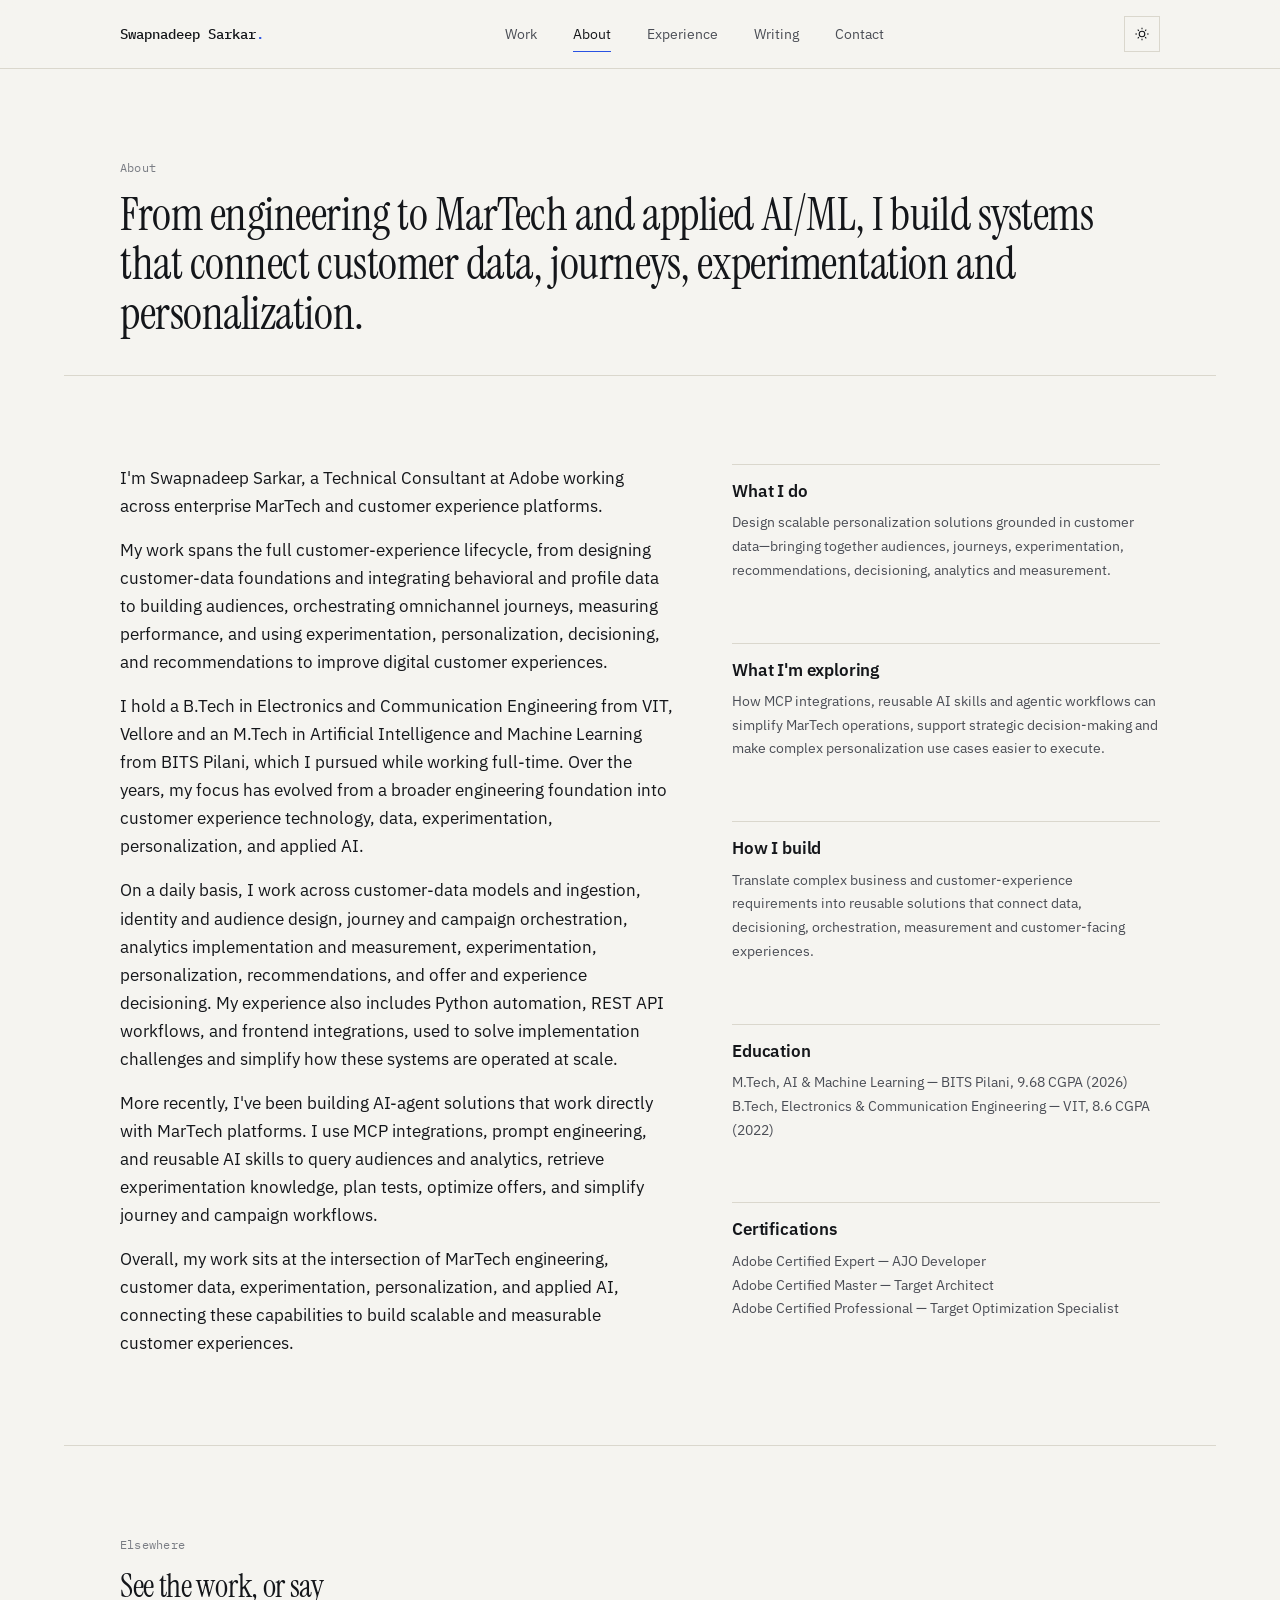
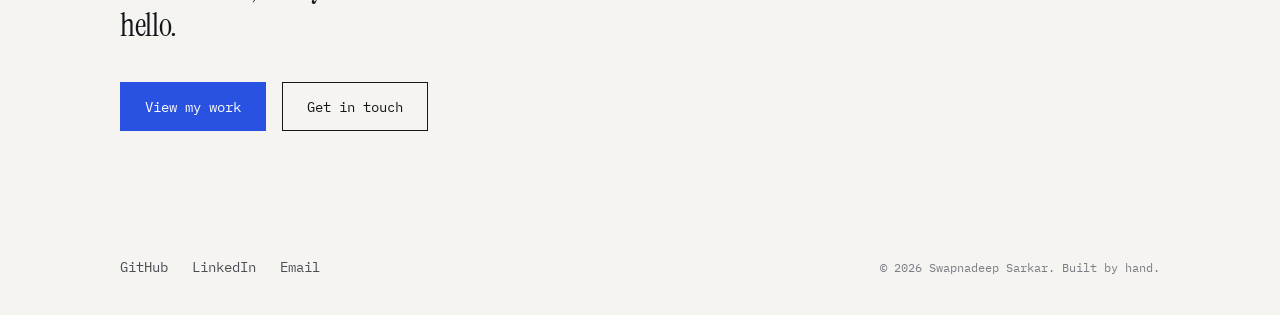
==== commit 8100da4c: "about page content update" ====
--- a/about.html
+++ b/about.html
@@ -72,7 +72,7 @@
           <p>I'm Swapnadeep Sarkar, a Technical Consultant at Adobe working across enterprise MarTech and customer experience platforms.</p>
           <p style="margin-top:var(--space-4)">My work spans the full customer-experience lifecycle, from designing customer-data foundations and integrating behavioral and profile data to building audiences, orchestrating omnichannel journeys, measuring performance, and using experimentation, personalization, decisioning, and recommendations to improve digital customer experiences.</p>
           <p style="margin-top:var(--space-4)">I hold a B.Tech in Electronics and Communication Engineering from VIT, Vellore and an M.Tech in Artificial Intelligence and Machine Learning from BITS Pilani, which I pursued while working full-time. Over the years, my focus has evolved from a broader engineering foundation into customer experience technology, data, experimentation, personalization, and applied AI.</p>
-          <p style="margin-top:var(--space-4)">Day to day, I work across customer-data models and ingestion, identity and audience design, journey and campaign orchestration, analytics implementation and measurement, experimentation, personalization, recommendations, and offer and experience decisioning. My experience also includes Python automation, REST API workflows, and frontend integrations, used to solve implementation challenges and simplify how these systems are operated at scale.</p>
+          <p style="margin-top:var(--space-4)">On a daily basis, I work across customer-data models and ingestion, identity and audience design, journey and campaign orchestration, analytics implementation and measurement, experimentation, personalization, recommendations, and offer and experience decisioning. My experience also includes Python automation, REST API workflows, and frontend integrations, used to solve implementation challenges and simplify how these systems are operated at scale.</p>
           <p style="margin-top:var(--space-4)">More recently, I've been building AI-agent solutions that work directly with MarTech platforms. I use MCP integrations, prompt engineering, and reusable AI skills to query audiences and analytics, retrieve experimentation knowledge, plan tests, optimize offers, and simplify journey and campaign workflows.</p>
           <p style="margin-top:var(--space-4)">Overall, my work sits at the intersection of MarTech engineering, customer data, experimentation, personalization, and applied AI, connecting these capabilities to build scalable and measurable customer experiences.</p>
         </div>
--- a/css/styles.css
+++ b/css/styles.css
@@ -525,11 +525,29 @@
   aspect-ratio: 16 / 10;
   background: var(--color-bg-alt);
   border: var(--border);
-  overflow: hidden;
+  overflow: visible;
   position: relative;
-}
-.work-visual img { width: 100%; height: 100%; object-fit: cover; transition: transform var(--dur-med) var(--ease); }
-.work-item:hover .work-visual img { transform: scale(1.03); }
+  display: flex;
+  align-items: center;
+  justify-content: center;
+  /* Stacked card effect — each image sits behind the previous with slight offset */
+}
+.work-visual img {
+  position: absolute;
+  width: 100%;
+  height: 100%;
+  object-fit: contain;
+  background: var(--color-surface);
+  filter: grayscale(1) contrast(1.02);
+  transition: filter var(--dur-med) var(--ease), transform var(--dur-med) var(--ease);
+  cursor: pointer;
+}
+/* Stack images: first on top, subsequent ones offset down-right */
+.work-visual img:nth-child(1) { z-index: 3; transform: translate(0, 0); }
+.work-visual img:nth-child(2) { z-index: 2; transform: translate(4px, 4px); filter: grayscale(1) contrast(1.02) opacity(0.6); }
+.work-visual img:nth-child(3) { z-index: 1; transform: translate(8px, 8px); filter: grayscale(1) contrast(1.02) opacity(0.3); }
+.work-item:hover .work-visual img { filter: grayscale(0) contrast(1.02); }
+.work-item:hover .work-visual img { filter: grayscale(0) contrast(1.02); }
 .work-visual .placeholder-fill {
   position: absolute; inset: 0;
   display: grid; place-items: center;
@@ -688,6 +706,102 @@
   .cursor-glow { display: none; }
 }
 
+/* ---------- Image preview modal ---------- */
+.image-preview {
+  position: fixed;
+  inset: 0;
+  z-index: 70;
+  display: flex;
+  align-items: center;
+  justify-content: center;
+  background: rgba(0, 0, 0, 0.8);
+  backdrop-filter: blur(4px);
+  opacity: 0;
+  visibility: hidden;
+  transition: opacity var(--dur-med) var(--ease), visibility var(--dur-med) var(--ease);
+}
+.image-preview[aria-hidden="false"] {
+  opacity: 1;
+  visibility: visible;
+}
+.image-preview-content {
+  position: relative;
+  max-width: 90vw;
+  max-height: 90vh;
+  display: flex;
+  align-items: center;
+  justify-content: center;
+}
+.image-preview-img {
+  max-width: 100%;
+  max-height: 100%;
+  width: auto;
+  height: auto;
+  object-fit: contain;
+}
+.image-preview-nav {
+  position: absolute;
+  bottom: var(--space-4);
+  left: 50%;
+  transform: translateX(-50%);
+  display: flex;
+  align-items: center;
+  gap: var(--space-3);
+  z-index: 2;
+}
+.image-preview-nav button {
+  width: 2rem;
+  height: 2rem;
+  background: color-mix(in srgb, rgba(0, 0, 0) 40%, transparent);
+  border: none;
+  color: #FFFFFF;
+  cursor: pointer;
+  display: flex;
+  align-items: center;
+  justify-content: center;
+  transition: background var(--dur-fast) var(--ease);
+}
+.image-preview-nav button:hover {
+  background: color-mix(in srgb, rgba(0, 0, 0) 60%, transparent);
+}
+.image-preview-nav button:disabled {
+  opacity: 0.3;
+  cursor: not-allowed;
+}
+.image-preview-nav button svg {
+  width: 1rem;
+  height: 1rem;
+}
+.image-preview-counter {
+  color: #FFFFFF;
+  font-family: var(--font-mono);
+  font-size: var(--fs-small);
+  white-space: nowrap;
+}
+.image-preview-close {
+  position: absolute;
+  top: var(--space-4);
+  right: var(--space-4);
+  z-index: 2;
+  width: 2rem;
+  height: 2rem;
+  background: color-mix(in srgb, rgba(0, 0, 0) 40%, transparent);
+  border: none;
+  color: #FFFFFF;
+  cursor: pointer;
+  display: flex;
+  align-items: center;
+  justify-content: center;
+  transition: background var(--dur-fast) var(--ease);
+}
+.image-preview-close:hover {
+  background: color-mix(in srgb, rgba(0, 0, 0) 60%, transparent);
+}
+.image-preview-close svg {
+  width: 1.25rem;
+  height: 1.25rem;
+}
+
 /* ---------- Utility ---------- */
 .visually-hidden {
   position: absolute; width: 1px; height: 1px;
